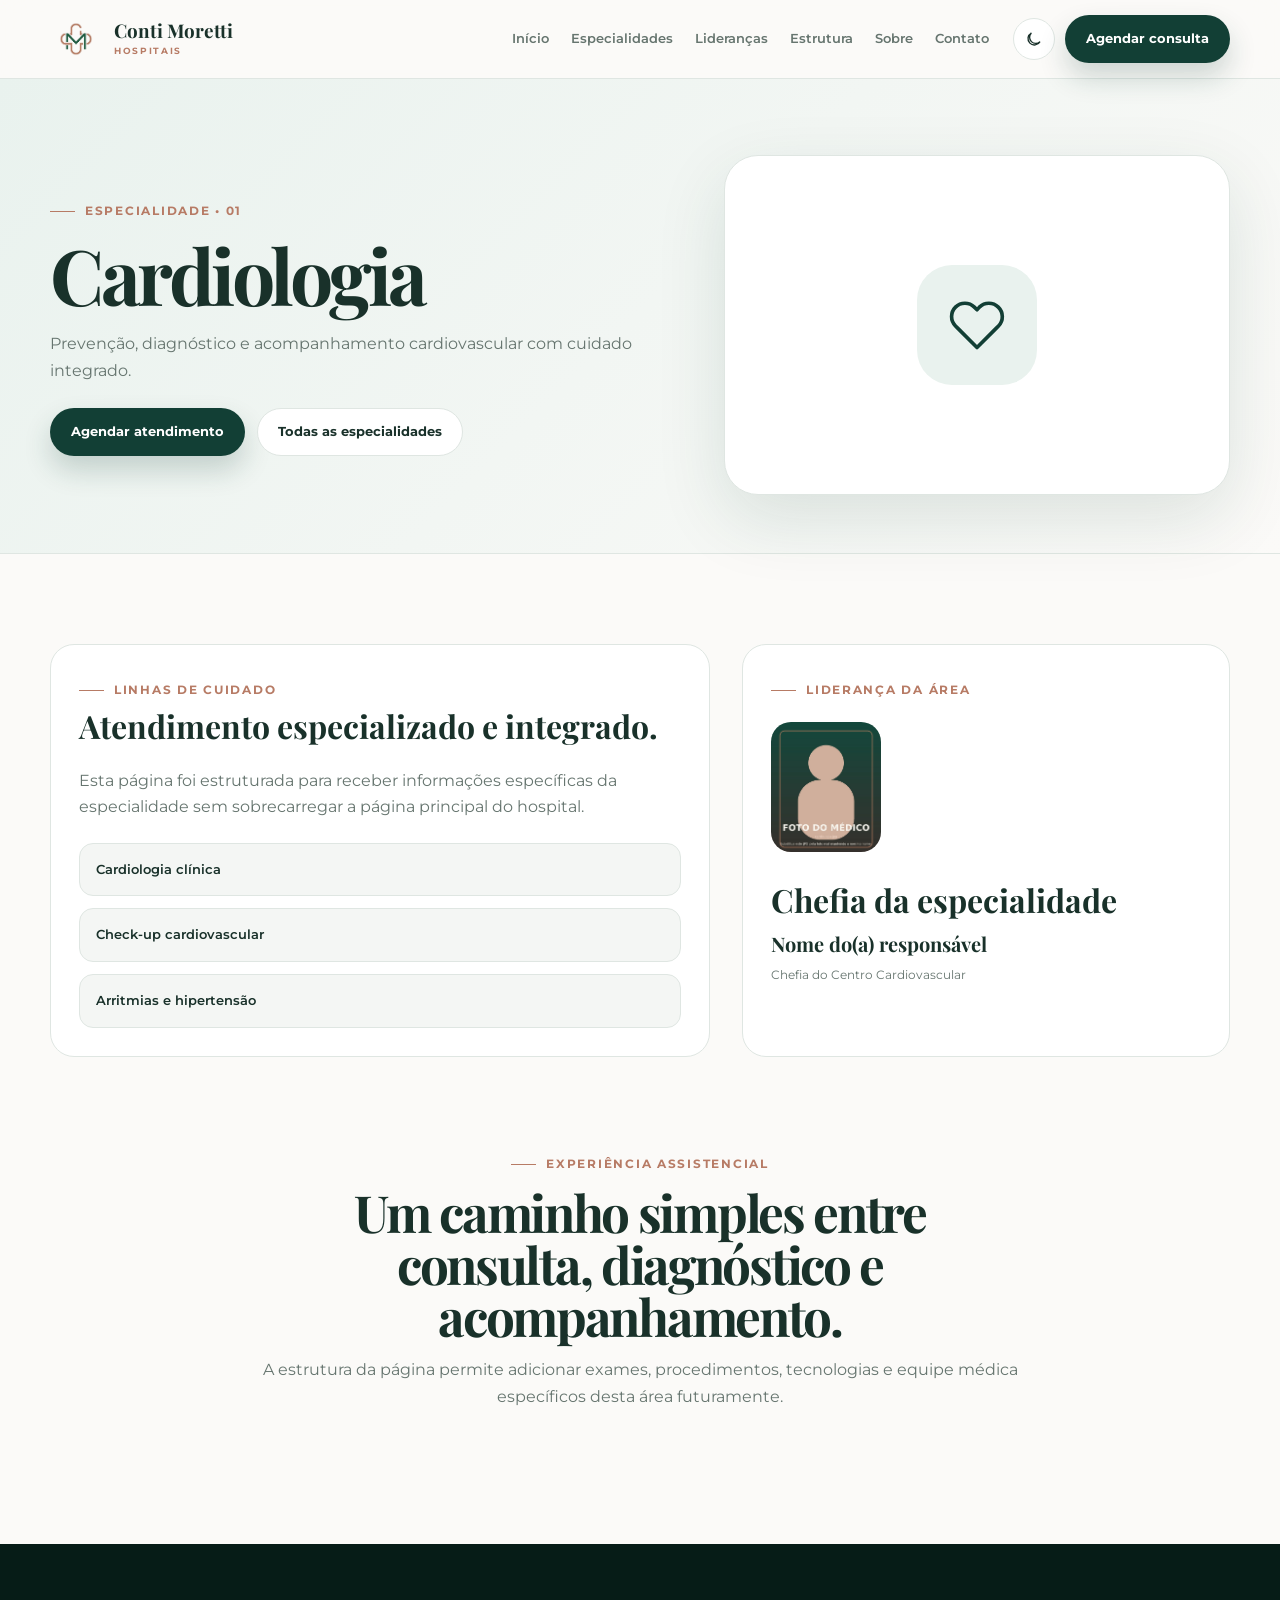
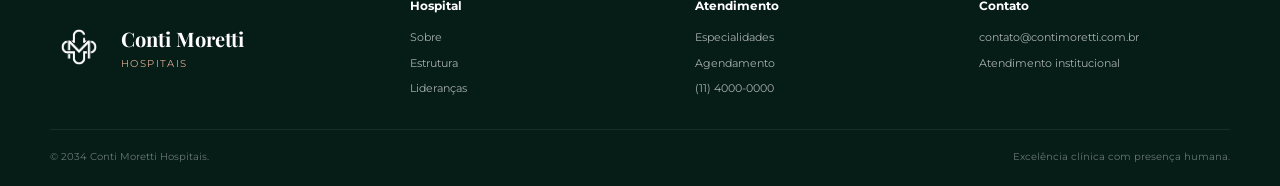
==== especialidades/cardiologia.html @ 30354b6e "v1.1" ====
<!doctype html>
<html lang="pt-BR">
  <head>
    <meta charset="UTF-8">
    <meta name="viewport" content="width=device-width,initial-scale=1.0">
    <meta name="description" content="Cardiologia no Conti Moretti Hospitais.">
    <meta name="theme-color" content="#123f35">
    <title>
      Cardiologia | Conti Moretti Hospitais
    </title>
    <link rel="icon" href="../favicon.ico">
    <link rel="preconnect" href="https://fonts.googleapis.com">
    <link rel="preconnect" href="https://fonts.gstatic.com" crossorigin>
    <link href="https://fonts.googleapis.com/css2?family=Montserrat:wght@300;400;500;600;700&family=Playfair+Display:wght@600;700&display=swap" rel="stylesheet">
    <link rel="stylesheet" href="../style.css">
    <script>
      try {
        const savedTheme = localStorage.getItem('cm-theme');

        if (savedTheme) {
          document.documentElement.dataset.theme = savedTheme;
        }
      } catch (error) {
        // If localStorage is unavailable, the default theme remains active.
      }
    </script>
  </head>
  <body class="specialty-page">
    <header id="header" class="site-header">
      <div class="container header-container">
        <a class="brand" href="../index.html#home" aria-label="Conti Moretti Hospitais — início">
          <img src="../imgs/logo.png" alt="Conti Moretti Hospitais">
          <span class="brand-name">
            Conti Moretti
            <small>
              Hospitais
            </small>
          </span>
        </a>
        <nav id="main-nav" class="main-nav" aria-label="Navegação principal">
          <a href="../index.html#home">
            Início
          </a>
          <a href="../index.html#especialidades">
            Especialidades
          </a>
          <a href="../index.html#lideranca">
            Lideranças
          </a>
          <a href="../index.html#estrutura">
            Estrutura
          </a>
          <a href="../index.html#sobre">
            Sobre
          </a>
          <a href="../index.html#contato">
            Contato
          </a>
        </nav>
        <div class="header-tools">
          <button id="theme-toggle" class="theme-toggle" type="button" aria-label="Ativar tema escuro">
            <svg class="moon" viewBox="0 0 24 24">
              <path d="M20 15.5A8.5 8.5 0 1 1 8.5 4 7 7 0 0 0 20 15.5Z"/>
            </svg>
            <svg class="sun" viewBox="0 0 24 24">
              <circle cx="12" cy="12" r="4"/>
              <path d="M12 2v2M12 20v2M4.93 4.93l1.42 1.42M17.65 17.65l1.42 1.42M2 12h2M20 12h2M4.93 19.07l1.42-1.42M17.65 6.35l1.42-1.42"/>
            </svg>
          </button>
          <a href="../index.html#agendamento" class="btn btn-primary header-cta">
            Agendar consulta
          </a>
          <button class="menu-toggle" id="mobile-menu" type="button" aria-label="Abrir menu" aria-expanded="false" aria-controls="main-nav">
            <span>
            </span>
            <span>
            </span>
            <span>
            </span>
          </button>
        </div>
      </div>
    </header>
    <main id="main-content">
      <section class="specialty-hero">
        <div class="container specialty-hero-grid">
          <div class="reveal">
            <span class="eyebrow">
              Especialidade • 01
            </span>
            <h1>
              Cardiologia
            </h1>
            <p>
              Prevenção, diagnóstico e acompanhamento cardiovascular com cuidado integrado.
            </p>
            <div class="specialty-actions">
              <a class="btn btn-primary" href="../index.html#agendamento">
                Agendar atendimento
              </a>
              <a class="btn btn-outline" href="../index.html#especialidades">
                Todas as especialidades
              </a>
            </div>
          </div>
          <div class="specialty-hero-icon reveal">
            <div class="specialty-icon">
              <svg viewBox="0 0 24 24" aria-hidden="true">
                <path d="M20.8 4.6a5.5 5.5 0 0 0-7.8 0L12 5.7l-1.1-1.1a5.5 5.5 0 0 0-7.8 7.8l1.1 1.1L12 21.3l7.8-7.8 1.1-1.1a5.5 5.5 0 0 0-.1-7.8Z"/>
              </svg>
            </div>
          </div>
        </div>
      </section>
      <section class="section">
        <div class="container specialty-content-grid">
          <article class="info-panel reveal">
            <span class="eyebrow">
              Linhas de cuidado
            </span>
            <h2>
              Atendimento especializado e integrado.
            </h2>
            <p style="margin-top:15px;color:var(--muted)">
              Esta página foi estruturada para receber informações específicas da especialidade sem sobrecarregar a página principal do hospital.
            </p>
            <div class="focus-list">
              <div class="focus-item">
                Cardiologia clínica
              </div>
              <div class="focus-item">
                Check-up cardiovascular
              </div>
              <div class="focus-item">
                Arritmias e hipertensão
              </div>
            </div>
          </article>
          <aside class="specialty-leader reveal">
            <span class="eyebrow">
              Liderança da área
            </span>
            <!-- FOTO DO(A) CHEFE: salve/substitua em ../imgs/medicos/cardiologia.jpg -->
            <div class="leader-avatar">
              <img
                src="../imgs/medicos/cardiologia.jpg"
                alt="Chefia de Cardiologia"
                class="leader-photo"
                loading="lazy"
              >
            </div>
            <h2>
              Chefia da especialidade
            </h2>
            <h3>
              Nome do(a) responsável
            </h3>
            <p>
              Chefia do Centro Cardiovascular
            </p>
            <!--
              FOTO: ../imgs/medicos/cardiologia.jpg
              NOME: substitua "Nome do(a) responsável" no <h3> acima.
              CARGO/BIO: edite o <p> logo abaixo do nome.
            -->
          </aside>
        </div>
      </section>
      <section class="section" style="padding-top:0">
        <div class="container">
          <div class="section-heading reveal">
            <span class="eyebrow">
              Experiência assistencial
            </span>
            <h2>
              Um caminho simples entre consulta, diagnóstico e acompanhamento.
            </h2>
            <p>
              A estrutura da página permite adicionar exames, procedimentos, tecnologias e equipe médica específicos desta área futuramente.
            </p>
          </div>
        </div>
      </section>
    </main>
    <footer class="site-footer" id="contato">
      <div class="container footer-grid">
        <div class="footer-brand">
          <img src="../imgs/logo.png" alt="Conti Moretti Hospitais">
          <div>
            <strong>
              Conti Moretti
            </strong>
            <span>
              Hospitais
            </span>
          </div>
        </div>
        <div class="footer-column">
          <h3>
            Hospital
          </h3>
          <a href="../index.html#sobre">
            Sobre
          </a>
          <a href="../index.html#estrutura">
            Estrutura
          </a>
          <a href="../index.html#lideranca">
            Lideranças
          </a>
        </div>
        <div class="footer-column">
          <h3>
            Atendimento
          </h3>
          <a href="../index.html#especialidades">
            Especialidades
          </a>
          <a href="../index.html#agendamento">
            Agendamento
          </a>
          <p>
            (11) 4000-0000
          </p>
        </div>
        <div class="footer-column">
          <h3>
            Contato
          </h3>
          <p>
            contato@contimoretti.com.br
          </p>
          <p>
            Atendimento institucional
          </p>
        </div>
      </div>
      <div class="container footer-bottom">
        <span>
          © 2034 Conti Moretti Hospitais.
        </span>
        <span>
          Excelência clínica com presença humana.
        </span>
      </div>
    </footer>
    <script src="../script.js" defer>
    </script>
  </body>
</html>
---- style.css ----
:root {
  --green-950: #071c17;
  --green-900: #0a2b24;
  --green-800: #123f35;
  --green-700: #1d594a;
  --green-100: #e9f2ee;
  --copper: #b77b65;
  --copper-soft: #e8d0c7;
  --paper: #fbfaf8;
  --surface: #ffffff;
  --surface-2: #f4f6f4;
  --ink: #19312a;
  --muted: #66756f;
  --line: #dfe6e2;
  --shadow: 0 24px 70px rgba(18,63,53,.12);
  --font-heading: "Playfair Display",Georgia,serif;
  --font-body: "Montserrat",Arial,sans-serif;
}
html[data-theme="dark"] {
  --paper: #071712;
  --surface: #0d241d;
  --surface-2: #102c24;
  --ink: #f3f6f4;
  --muted: #aab9b3;
  --line: rgba(255,255,255,.10);
  --green-100: #15362d;
  --shadow: 0 28px 70px rgba(0,0,0,.36);
}
* {
  box-sizing: border-box;
  margin: 0;
  padding: 0;
}
html {
  scroll-behavior: smooth;
  scroll-padding-top: 94px;
}
body {
  font-family: var(--font-body);
  background: var(--paper);
  color: var(--ink);
  line-height: 1.65;
  transition: background .25s ease,color .25s ease;
  overflow-x: hidden;
}
body.menu-open {
  overflow: hidden;
}
a {
  color: inherit;
  text-decoration: none;
}
img {
  display: block;
  max-width: 100%;
}
button,input,select,textarea {
  font: inherit;
}
.container {
  width: min(1180px,calc(100% - 36px));
  margin: auto;
}
.section {
  padding: 90px 0;
}
.skip-link {
  position: absolute;
  left: 16px;
  top: -70px;
  z-index: 999;
  background: var(--green-800);
  color: #fff;
  padding: 10px 14px;
  border-radius: 10px;
}
.skip-link:focus {
  top: 12px;
}
.site-header {
  position: sticky;
  top: 0;
  z-index: 120;
  background: color-mix(in srgb,var(--paper) 88%,transparent);
  backdrop-filter: blur(18px);
  border-bottom: 1px solid var(--line);
  transition: .25s ease;
}
.site-header.scrolled {
  box-shadow: 0 12px 30px rgba(0,0,0,.08);
}
.header-container {
  min-height: 78px;
  display: flex;
  align-items: center;
  gap: 24px;
}
.brand {
  display: flex;
  align-items: center;
  gap: 12px;
  min-width: max-content;
}
.brand img {
  width: 52px;
  height: 52px;
  object-fit: contain;
}
.brand-name {
  font-family: var(--font-heading);
  font-weight: 700;
  font-size: 1.18rem;
  line-height: 1;
}
.brand-name small {
  display: block;
  margin-top: 5px;
  font-family: var(--font-body);
  font-size: .58rem;
  letter-spacing: .18em;
  text-transform: uppercase;
  color: var(--copper);
}
.main-nav {
  display: flex;
  gap: 22px;
  margin-left: auto;
  align-items: center;
}
.main-nav a {
  font-size: .8rem;
  font-weight: 600;
  color: var(--muted);
  position: relative;
}
.main-nav a::after {
  content: "";
  position: absolute;
  left: 0;
  right: 100%;
  bottom: -9px;
  height: 2px;
  background: var(--copper);
  transition: .25s ease;
}
.main-nav a:hover,.main-nav a.active {
  color: var(--ink);
}
.main-nav a:hover::after,.main-nav a.active::after {
  right: 0;
}
.header-tools {
  display: flex;
  align-items: center;
  gap: 10px;
}
.theme-toggle,.menu-toggle {
  width: 42px;
  height: 42px;
  border: 1px solid var(--line);
  border-radius: 999px;
  background: var(--surface);
  color: var(--ink);
  cursor: pointer;
  display: grid;
  place-items: center;
  transition: .2s ease;
}
.theme-toggle:hover,.menu-toggle:hover {
  transform: translateY(-2px);
  border-color: var(--copper);
}
.theme-toggle svg {
  width: 18px;
  height: 18px;
  fill: none;
  stroke: currentColor;
  stroke-width: 1.8;
}
.theme-toggle .moon {
  display: block;
}
.theme-toggle .sun {
  display: none;
}
html[data-theme="dark"] .theme-toggle .moon {
  display: none;
}
html[data-theme="dark"] .theme-toggle .sun {
  display: block;
}
.menu-toggle {
  display: none;
}
.menu-toggle span {
  width: 18px;
  height: 2px;
  background: currentColor;
  border-radius: 99px;
  margin: 2px auto;
  display: block;
}
.btn {
  display: inline-flex;
  align-items: center;
  justify-content: center;
  gap: 8px;
  min-height: 46px;
  padding: 12px 20px;
  border-radius: 999px;
  border: 1px solid transparent;
  font-weight: 700;
  font-size: .82rem;
  transition: .22s ease;
}
.btn:hover {
  transform: translateY(-2px);
}
.btn-primary {
  background: var(--green-800);
  color: #fff;
  box-shadow: 0 14px 28px rgba(18,63,53,.2);
}
html[data-theme="dark"] .btn-primary {
  background: #d0a08c;
  color: #10251f;
}
.btn-outline {
  border-color: var(--line);
  background: var(--surface);
  color: var(--ink);
}
.hero {
  position: relative;
  overflow: hidden;
  background: linear-gradient(135deg,color-mix(in srgb,var(--green-100) 55%,var(--paper)),var(--paper));
  border-bottom: 1px solid var(--line);
}
.hero::before,.hero::after {
  content: "";
  position: absolute;
  border-radius: 50%;
  filter: blur(2px);
  pointer-events: none;
}
.hero::before {
  width: 540px;
  height: 540px;
  right: -180px;
  top: -180px;
  background: radial-gradient(circle,rgba(183,123,101,.16),transparent 68%);
  animation: floatOrb 12s ease-in-out infinite;
}
.hero::after {
  width: 420px;
  height: 420px;
  left: -160px;
  bottom: -220px;
  background: radial-gradient(circle,rgba(18,63,53,.12),transparent 70%);
  animation: floatOrb 15s ease-in-out infinite reverse;
}
.hero-grid {
  min-height: 650px;
  display: grid;
  grid-template-columns: 1.05fr .95fr;
  gap: 60px;
  align-items: center;
  padding: 66px 0;
}
.eyebrow {
  display: inline-flex;
  align-items: center;
  gap: 10px;
  color: var(--copper);
  font-size: .72rem;
  letter-spacing: .15em;
  text-transform: uppercase;
  font-weight: 700;
}
.eyebrow::before {
  content: "";
  width: 25px;
  height: 1px;
  background: currentColor;
}
.hero h1,.section-heading h2,.structure-copy h2,.about-copy h2,.specialty-hero h1 {
  font-family: var(--font-heading);
  font-weight: 700;
  line-height: 1.02;
  letter-spacing: -.045em;
}
.hero h1 {
  font-size: clamp(3.2rem,6vw,5.8rem);
  max-width: 650px;
  margin-top: 16px;
}
.hero-copy>p {
  max-width: 650px;
  margin-top: 22px;
  color: var(--muted);
  font-size: 1.06rem;
}
.hero-actions {
  display: flex;
  gap: 12px;
  flex-wrap: wrap;
  margin-top: 28px;
}
.hero-notes {
  display: grid;
  grid-template-columns: 1fr 1fr;
  gap: 14px;
  margin-top: 34px;
  max-width: 620px;
}
.hero-notes div {
  padding: 18px;
  border: 1px solid var(--line);
  border-radius: 18px;
  background: color-mix(in srgb,var(--surface) 82%,transparent);
}
.hero-notes strong {
  display: block;
  font-size: .83rem;
}
.hero-notes span {
  display: block;
  margin-top: 5px;
  color: var(--muted);
  font-size: .72rem;
}
.hero-visual {
  min-height: 480px;
  display: grid;
  place-items: center;
  position: relative;
}
.hero-logo-card {
  width: min(430px,100%);
  aspect-ratio: 1/.93;
  border-radius: 38px;
  border: 1px solid var(--line);
  background: linear-gradient(145deg,var(--surface),color-mix(in srgb,var(--surface-2) 70%,var(--surface)));
  box-shadow: var(--shadow);
  display: grid;
  place-items: center;
  position: relative;
  overflow: hidden;
}
.hero-logo-card::before {
  content: "";
  position: absolute;
  inset: 22px;
  border: 1px solid var(--line);
  border-radius: 28px;
}
.hero-logo-card img {
  width: 230px;
  filter: drop-shadow(0 24px 30px rgba(18,63,53,.14));
  animation: logoPulse 7s ease-in-out infinite;
}
.section-heading {
  max-width: 760px;
  margin: 0 auto 44px;
  text-align: center;
}
.section-heading .eyebrow {
  justify-content: center;
}
.section-heading h2 {
  font-size: clamp(2.4rem,4vw,3.7rem);
  margin-top: 12px;
}
.section-heading p {
  margin-top: 15px;
  color: var(--muted);
}
.specialty-grid {
  display: grid;
  grid-template-columns: repeat(4,1fr);
  gap: 18px;
}
.specialty-card {
  min-height: 300px;
  padding: 24px;
  border: 1px solid var(--line);
  border-radius: 24px;
  background: var(--surface);
  box-shadow: 0 12px 34px rgba(0,0,0,.04);
  position: relative;
  overflow: hidden;
  display: flex;
  flex-direction: column;
  transition: .25s ease;
}
.specialty-card:hover {
  transform: translateY(-6px);
  border-color: color-mix(in srgb,var(--copper) 60%,var(--line));
  box-shadow: var(--shadow);
}
.specialty-card::after {
  content: "";
  position: absolute;
  width: 150px;
  height: 150px;
  border-radius: 50%;
  right: -70px;
  top: -70px;
  background: radial-gradient(circle,rgba(183,123,101,.10),transparent 70%);
}
.specialty-icon {
  width: 54px;
  height: 54px;
  border-radius: 18px;
  display: grid;
  place-items: center;
  background: var(--green-100);
  color: var(--green-800);
}
html[data-theme="dark"] .specialty-icon {
  color: #e9c1b0;
}
.specialty-icon svg {
  width: 26px;
  height: 26px;
  fill: none;
  stroke: currentColor;
  stroke-width: 1.5;
  stroke-linecap: round;
  stroke-linejoin: round;
}
.card-number {
  position: absolute;
  right: 20px;
  top: 18px;
  color: color-mix(in srgb,var(--muted) 35%,transparent);
  font-family: var(--font-heading);
  font-size: 2rem;
}
.specialty-card h3 {
  font-family: var(--font-heading);
  font-size: 1.35rem;
  margin-top: 24px;
}
.specialty-card p {
  color: var(--muted);
  font-size: .82rem;
  margin-top: 10px;
}
.specialty-card .card-link {
  margin-top: auto;
  padding-top: 20px;
  font-size: .76rem;
  font-weight: 700;
  color: var(--green-800);
}
html[data-theme="dark"] .specialty-card .card-link {
  color: #e4b49f;
}
.specialty-card .card-link span {
  transition: .2s ease;
  display: inline-block;
}
.specialty-card:hover .card-link span {
  transform: translateX(5px);
}
.leadership-section {
  background: var(--surface-2);
  border-top: 1px solid var(--line);
  border-bottom: 1px solid var(--line);
}
.leaders-grid {
  display: grid;
  grid-template-columns: repeat(3,1fr);
  gap: 18px;
}
.leader-card {
  padding: 22px;
  border: 1px solid var(--line);
  border-radius: 24px;
  background: var(--surface);
  display: grid;
  grid-template-columns: 86px 1fr;
  gap: 18px;
  align-items: center;
  transition: .25s ease;
}
.leader-card:hover {
  transform: translateY(-4px);
  box-shadow: var(--shadow);
}
.leader-avatar {
  width: 86px;
  height: 102px;
  border-radius: 20px;
  background: linear-gradient(150deg,var(--green-100),color-mix(in srgb,var(--copper-soft) 55%,var(--surface)));
  display: grid;
  place-items: center;
  overflow: hidden;
  position: relative;
}
.leader-avatar::before {
  content: "";
  width: 42px;
  height: 42px;
  border-radius: 50%;
  background: color-mix(in srgb,var(--green-800) 18%,transparent);
  position: absolute;
  top: 18px;
}
.leader-avatar::after {
  content: "";
  width: 62px;
  height: 46px;
  border-radius: 40px 40px 16px 16px;
  background: color-mix(in srgb,var(--green-800) 18%,transparent);
  position: absolute;
  bottom: 10px;
}
.leader-content span {
  display: block;
  color: var(--copper);
  font-size: .68rem;
  text-transform: uppercase;
  letter-spacing: .1em;
  font-weight: 700;
}
.leader-content h3 {
  font-family: var(--font-heading);
  font-size: 1.2rem;
  margin-top: 5px;
}
.leader-content p {
  color: var(--muted);
  font-size: .76rem;
  margin-top: 6px;
}
.leader-edit-note {
  font-size: .65rem;
  color: var(--muted);
  margin-top: 8px;
}
.structure-section {
  background: var(--paper);
}
.structure-grid,.about-grid,.appointment-grid {
  display: grid;
  grid-template-columns: 1fr 1fr;
  gap: 70px;
  align-items: center;
}
.structure-copy h2,.about-copy h2 {
  font-size: clamp(2.3rem,4vw,3.7rem);
  margin-top: 12px;
}
.structure-copy>p,.about-copy>p {
  color: var(--muted);
  margin-top: 18px;
}
.feature-list {
  display: grid;
  gap: 18px;
  margin-top: 28px;
}
.feature-list>div {
  display: grid;
  grid-template-columns: 12px 1fr;
  gap: 13px;
}
.feature-dot {
  width: 10px;
  height: 10px;
  border-radius: 50%;
  background: var(--copper);
  margin-top: 7px;
}
.feature-list strong {
  font-size: .84rem;
}
.feature-list p {
  color: var(--muted);
  font-size: .76rem;
  margin-top: 4px;
}
.structure-panel {
  min-height: 420px;
  border-radius: 30px;
  background: linear-gradient(145deg,var(--green-900),#0f493c);
  padding: 28px;
  color: #fff;
  box-shadow: var(--shadow);
  display: flex;
  flex-direction: column;
}
.panel-topline {
  display: flex;
  justify-content: space-between;
  gap: 14px;
  color: rgba(255,255,255,.6);
  font-size: .7rem;
}
.panel-center {
  flex: 1;
  display: grid;
  place-items: center;
  text-align: center;
}
.panel-center img {
  width: 150px;
  filter: brightness(0) invert(1);
  opacity: .9;
}
.panel-center p {
  font-family: var(--font-heading);
  font-size: 1.5rem;
  margin-top: 12px;
}
.panel-grid {
  display: grid;
  grid-template-columns: repeat(4,1fr);
  gap: 7px;
}
.panel-grid div {
  border: 1px solid rgba(255,255,255,.09);
  border-radius: 12px;
  padding: 12px;
  background: rgba(255,255,255,.04);
}
.panel-grid strong {
  display: block;
  color: #e9bda9;
  font-size: .72rem;
}
.panel-grid span {
  font-size: .65rem;
  color: rgba(255,255,255,.7);
}
.about-section {
  background: var(--surface);
}
.about-mark {
  min-height: 380px;
  border-radius: 36px;
  background: linear-gradient(135deg,var(--green-100),color-mix(in srgb,var(--copper-soft) 45%,var(--surface)));
  display: grid;
  place-items: center;
}
.about-mark img {
  width: 240px;
  filter: drop-shadow(0 20px 25px rgba(18,63,53,.12));
}
.about-copy blockquote {
  margin-top: 25px;
  padding-left: 18px;
  border-left: 2px solid var(--copper);
  font-family: var(--font-heading);
  font-size: 1.4rem;
}
.appointment-section {
  background: linear-gradient(120deg,var(--green-950),var(--green-800));
  color: #fff;
}
.appointment-copy h2 {
  font-family: var(--font-heading);
  font-size: clamp(2.3rem,4vw,3.6rem);
  margin-top: 12px;
}
.appointment-copy>p {
  color: rgba(255,255,255,.67);
  margin-top: 17px;
}
.appointment-contact {
  display: grid;
  gap: 4px;
  margin-top: 30px;
}
.appointment-contact span {
  font-size: .74rem;
  color: rgba(255,255,255,.62);
}
.appointment-contact strong {
  font-family: var(--font-heading);
  font-size: 1.55rem;
}
.appointment-form {
  padding: 26px;
  border: 1px solid rgba(255,255,255,.12);
  border-radius: 24px;
  background: rgba(255,255,255,.07);
  backdrop-filter: blur(10px);
  display: grid;
  gap: 14px;
}
.field-row {
  display: grid;
  grid-template-columns: 1fr 1fr;
  gap: 12px;
}
.field-group {
  display: grid;
  gap: 7px;
}
.field-group label {
  font-size: .72rem;
  color: rgba(255,255,255,.75);
  font-weight: 600;
}
.field-group input,.field-group select,.field-group textarea {
  width: 100%;
  padding: 12px 13px;
  border: 1px solid rgba(255,255,255,.14);
  border-radius: 12px;
  background: rgba(255,255,255,.08);
  color: #fff;
  outline: none;
}
.field-group input::placeholder,.field-group textarea::placeholder {
  color: rgba(255,255,255,.35);
}
.field-group select option {
  color: #182c26;
  background: #fff;
}
.form-status {
  min-height: 18px;
  color: #efc0ad;
  font-size: .72rem;
}
.site-footer {
  background: #061c17;
  color: rgba(255,255,255,.65);
  padding: 52px 0 20px;
}
.footer-grid {
  display: grid;
  grid-template-columns: 1.3fr 1fr 1fr 1fr;
  gap: 34px;
  padding-bottom: 32px;
}
.footer-brand {
  display: flex;
  gap: 13px;
  align-items: center;
}
.footer-brand img {
  width: 58px;
  filter: brightness(0) invert(1);
}
.footer-brand strong {
  display: block;
  font-family: var(--font-heading);
  color: #fff;
  font-size: 1.25rem;
}
.footer-brand span {
  display: block;
  color: #d8a790;
  font-size: .62rem;
  text-transform: uppercase;
  letter-spacing: .14em;
}
.footer-column {
  display: grid;
  align-content: start;
  gap: 7px;
}
.footer-column h3 {
  color: #fff;
  font-size: .76rem;
  margin-bottom: 5px;
}
.footer-column a,.footer-column p {
  font-size: .7rem;
}
.footer-bottom {
  display: flex;
  justify-content: space-between;
  gap: 16px;
  padding-top: 18px;
  border-top: 1px solid rgba(255,255,255,.08);
  font-size: .65rem;
  color: rgba(255,255,255,.4);
}
.reveal {
  opacity: 0;
  transform: translateY(22px);
  transition: opacity .65s ease,transform .65s ease;
}
.reveal.visible {
  opacity: 1;
  transform: none;
}
/* Specialty detail pages */
.specialty-page .site-header {
  position: sticky;
}
.specialty-hero {
  padding: 76px 0 58px;
  background: linear-gradient(135deg,var(--green-100),var(--paper));
  border-bottom: 1px solid var(--line);
}
.specialty-hero-grid {
  display: grid;
  grid-template-columns: 1.1fr .9fr;
  gap: 55px;
  align-items: center;
}
.specialty-hero h1 {
  font-size: clamp(3rem,6vw,5.2rem);
  margin-top: 14px;
}
.specialty-hero p {
  max-width: 670px;
  color: var(--muted);
  margin-top: 18px;
}
.specialty-hero-icon {
  min-height: 340px;
  border: 1px solid var(--line);
  border-radius: 34px;
  background: var(--surface);
  display: grid;
  place-items: center;
  box-shadow: var(--shadow);
}
.specialty-hero-icon .specialty-icon {
  width: 120px;
  height: 120px;
  border-radius: 35px;
}
.specialty-hero-icon .specialty-icon svg {
  width: 58px;
  height: 58px;
}
.specialty-content-grid {
  display: grid;
  grid-template-columns: 1.15fr .85fr;
  gap: 32px;
}
.info-panel,.specialty-leader {
  border: 1px solid var(--line);
  border-radius: 24px;
  background: var(--surface);
  padding: 28px;
}
.info-panel h2,.specialty-leader h2 {
  font-family: var(--font-heading);
  font-size: 2rem;
}
.focus-list {
  display: grid;
  gap: 12px;
  margin-top: 22px;
}
.focus-item {
  padding: 15px 16px;
  border-radius: 14px;
  background: var(--surface-2);
  border: 1px solid var(--line);
  font-size: .82rem;
  font-weight: 600;
}
.specialty-leader .leader-avatar {
  width: 110px;
  height: 130px;
  margin: 22px 0;
}
.specialty-leader h3 {
  font-family: var(--font-heading);
  font-size: 1.25rem;
}
.specialty-leader p {
  color: var(--muted);
  font-size: .78rem;
  margin-top: 5px;
}
.specialty-actions {
  display: flex;
  gap: 12px;
  flex-wrap: wrap;
  margin-top: 24px;
}
@keyframes floatOrb {
  0%,100% {
    transform: translate3d(0,0,0) scale(1);
  }
  50% {
    transform: translate3d(-18px,18px,0) scale(1.05);
  }
}
@keyframes logoPulse {
  0%,100% {
    transform: scale(1);
  }
  50% {
    transform: scale(1.035);
  }
}
@media(max-width:1080px) {
  .specialty-grid {
    grid-template-columns: repeat(3,1fr);
  }
  .main-nav {
    gap: 15px;
  }
  .header-cta {
    display: none;
  }
  .leaders-grid {
    grid-template-columns: repeat(2,1fr);
  }
}
@media(max-width:860px) {
  .menu-toggle {
    display: block;
  }
  .main-nav {
    position: fixed;
    top: 78px;
    left: 14px;
    right: 14px;
    display: grid;
    gap: 4px;
    padding: 14px;
    border: 1px solid var(--line);
    border-radius: 18px;
    background: var(--surface);
    box-shadow: var(--shadow);
    opacity: 0;
    transform: translateY(-12px);
    pointer-events: none;
    transition: .25s ease;
  }
  .main-nav a {
    padding: 11px;
    border-radius: 10px;
  }
  .main-nav a::after {
    display: none;
  }
  body.menu-open .main-nav {
    opacity: 1;
    transform: none;
    pointer-events: auto;
  }
  .hero-grid,.structure-grid,.about-grid,.appointment-grid,.specialty-hero-grid,.specialty-content-grid {
    grid-template-columns: 1fr;
  }
  .hero-grid {
    min-height: auto;
    padding: 58px 0;
  }
  .hero-copy {
    text-align: center;
  }
  .hero-copy .eyebrow,.section-heading .eyebrow {
    justify-content: center;
  }
  .hero-copy>p,.hero-notes {
    margin-left: auto;
    margin-right: auto;
  }
  .hero-actions {
    justify-content: center;
  }
  .hero-visual {
    min-height: 390px;
  }
  .specialty-grid {
    grid-template-columns: repeat(2,1fr);
  }
  .structure-copy,.about-copy,.appointment-copy {
    text-align: center;
  }
  .structure-copy .eyebrow,.about-copy .eyebrow,.appointment-copy .eyebrow {
    justify-content: center;
  }
  .feature-list {
    max-width: 620px;
    margin-left: auto;
    margin-right: auto;
    text-align: left;
  }
  .footer-grid {
    grid-template-columns: 1fr 1fr;
  }
  .footer-brand {
    grid-column: 1/-1;
  }
}
@media(max-width:590px) {
  .container {
    width: min(100% - 26px,1180px);
  }
  .brand-name {
    display: none;
  }
  .section {
    padding: 70px 0;
  }
  .hero h1 {
    font-size: clamp(2.8rem,14vw,4rem);
  }
  .hero-notes,.specialty-grid,.leaders-grid,.field-row,.footer-grid,.panel-grid {
    grid-template-columns: 1fr;
  }
  .hero-actions,.specialty-actions {
    display: grid;
  }
  .btn {
    width: 100%;
  }
  .leader-card {
    grid-template-columns: 72px 1fr;
  }
  .leader-avatar {
    width: 72px;
    height: 88px;
  }
  .hero-logo-card {
    max-width: 360px;
  }
  .footer-bottom {
    flex-direction: column;
  }
  .specialty-hero {
    padding-top: 48px;
  }
  .specialty-hero-icon {
    min-height: 250px;
  }
}
@media(prefers-reduced-motion:reduce) {
  *,*::before,*::after {
    animation-duration: .01ms!important;
    animation-iteration-count: 1!important;
    transition-duration: .01ms!important;
    scroll-behavior: auto!important;
  }
  .reveal {
    opacity: 1;
    transform: none;
  }
}

/* =========================================================
   FOTOS DAS LIDERANÇAS / MÉDICOS
   ---------------------------------------------------------
   As imagens ficam em: imgs/medicos/
   Para trocar uma foto, basta substituir o arquivo JPG
   mantendo exatamente o mesmo nome.
   ========================================================= */
.leader-avatar::before,
.leader-avatar::after {
  display: none;
}

.leader-photo {
  width: 100%;
  height: 100%;
  display: block;
  object-fit: cover;
  object-position: center top;
}
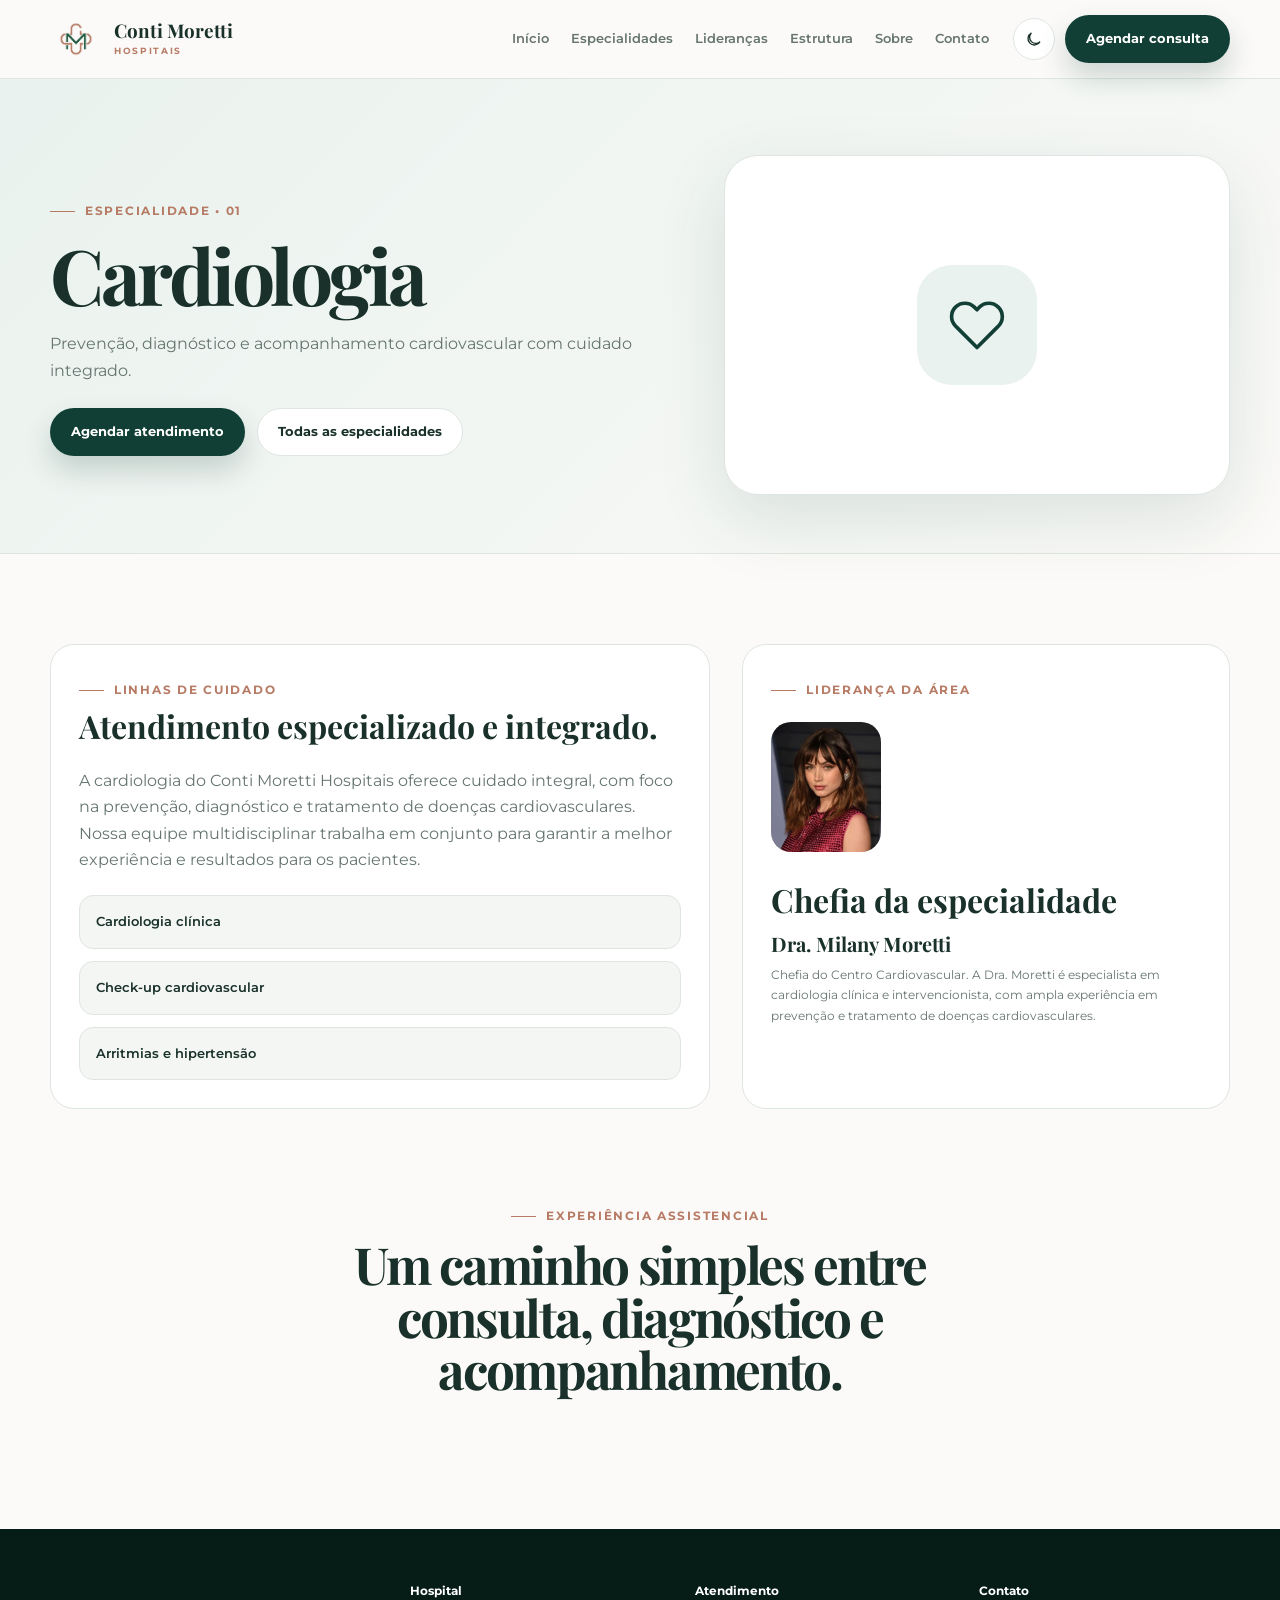
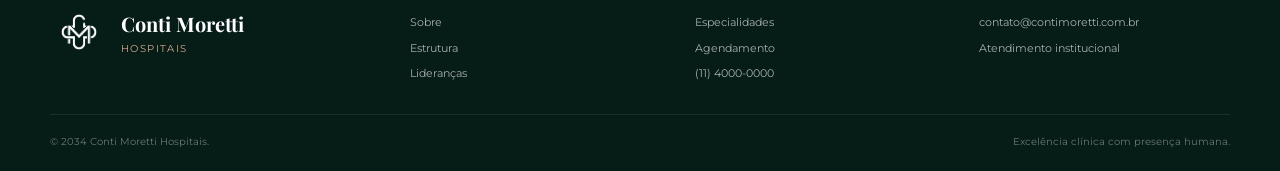
==== commit 6ea58e39: "atualização" ====
--- a/especialidades/cardiologia.html
+++ b/especialidades/cardiologia.html
@@ -122,7 +122,7 @@
               Atendimento especializado e integrado.
             </h2>
             <p style="margin-top:15px;color:var(--muted)">
-              Esta página foi estruturada para receber informações específicas da especialidade sem sobrecarregar a página principal do hospital.
+              A cardiologia do Conti Moretti Hospitais oferece cuidado integral, com foco na prevenção, diagnóstico e tratamento de doenças cardiovasculares. Nossa equipe multidisciplinar trabalha em conjunto para garantir a melhor experiência e resultados para os pacientes.
             </p>
             <div class="focus-list">
               <div class="focus-item">
@@ -153,10 +153,10 @@
               Chefia da especialidade
             </h2>
             <h3>
-              Nome do(a) responsável
+              Dra. Milany Moretti
             </h3>
             <p>
-              Chefia do Centro Cardiovascular
+              Chefia do Centro Cardiovascular. A Dra. Moretti é especialista em cardiologia clínica e intervencionista, com ampla experiência em prevenção e tratamento de doenças cardiovasculares.
             </p>
             <!--
               FOTO: ../imgs/medicos/cardiologia.jpg
@@ -175,9 +175,6 @@
             <h2>
               Um caminho simples entre consulta, diagnóstico e acompanhamento.
             </h2>
-            <p>
-              A estrutura da página permite adicionar exames, procedimentos, tecnologias e equipe médica específicos desta área futuramente.
-            </p>
           </div>
         </div>
       </section>
